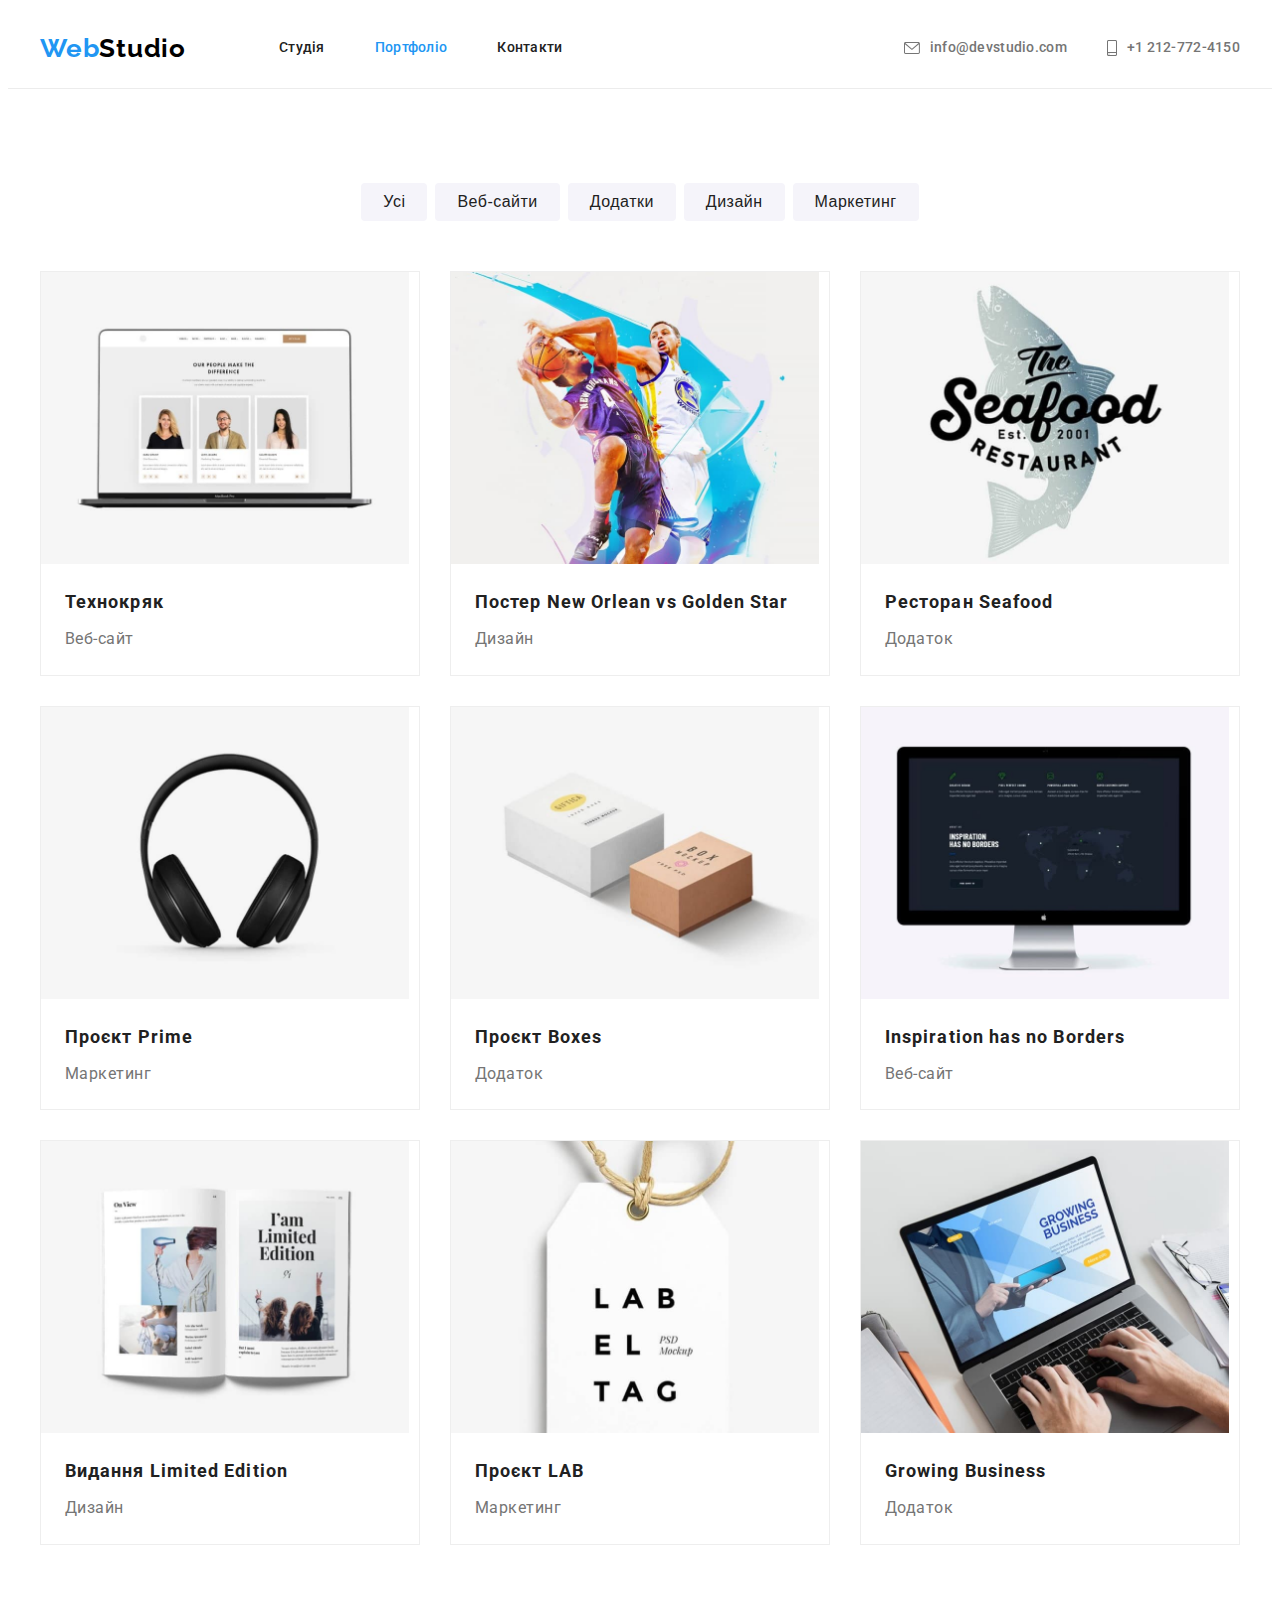
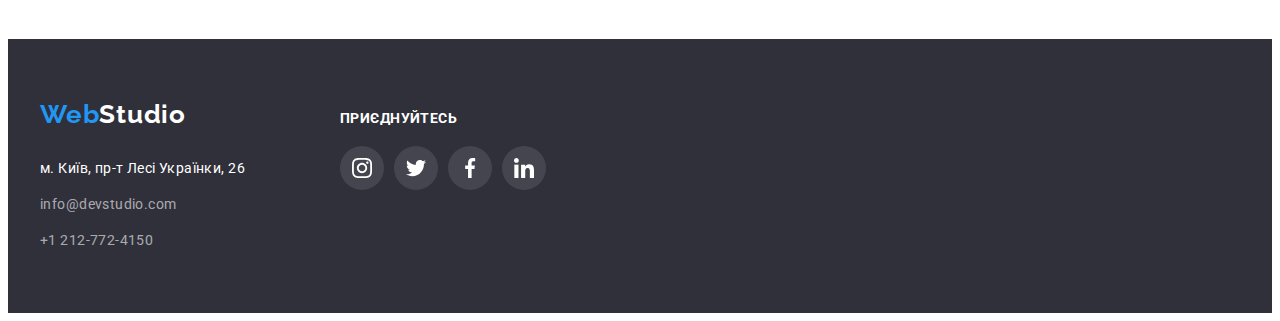
==== portfolio.html @ 1b19a5c0 "New files" ====
<!DOCTYPE html>
<html lang="uk">
<head>
    <meta charset="UTF-8">
    <meta http-equiv="X-UA-Compatible" content="IE=edge">
    <meta name="viewport" content="width=device-width, initial-scale=1.0">
    <title>Студія</title>
    <link href="https://fonts.googleapis.com/css2?family=Raleway:wght@700&family=Roboto:wght@400;500;700;900&display=swap" rel="stylesheet">
    <link rel="stylesheet" href="https://cdnjs.cloudflare.com/ajax/libs/modern-normalize/1.1.0/modern-normalize.min.css" integrity="sha512-wpPYUAdjBVSE4KJnH1VR1HeZfpl1ub8YT/NKx4PuQ5NmX2tKuGu6U/JRp5y+Y8XG2tV+wKQpNHVUX03MfMFn9Q==" crossorigin="anonymous" referrerpolicy="no-referrer">
    <link rel="stylesheet" href="./css/styles.css">
</head>

<body class="body">
    <header class="header-bg-color">
        <div class="container header-container">
            <a href="./index.html" class="link logo logo-margin"><span class="logo-part">Web</span>Studio</a>
            <nav>
                <ul class="list navigation-list">
                    <li class="nav-list-item">
                        <a href="./index.html" class="link nav-list-link nav-base-text nav-text">Студія</a>
                    </li>
                    <li class="nav-list-item">
                        <a href="./portfolio.html" class="link nav-list-link nav-base-text current">Портфоліо</a>
                    </li>
                    <li class="nav-list-item">
                        <a href="" class="link nav-list-link nav-base-text nav-text">Контакти</a>
                    </li>
                </ul>
            </nav>
            <ul class="list navigation-list">
                <li class="list-item-nav">
                    <a href="mailto:info@devstudio.com" class="link nav-list-link mail-tel-text">
                        <svg width="16" height="12" class="nav-icon">
                            <use href="./images/icons.svg#icon-email"></use>
                        </svg>
                        info@devstudio.com
                    </a>
                </li>
                <li class="nav-right ">
                    <a href="tel:+12127724150" class="link nav-list-link mail-tel-text contact-numberk">
                        <svg width="10" height="16" class="nav-icon">
                            <use href="./images/icons.svg#icon-smartphone"></use>
                        </svg>
                        +1 212-772-4150
                    </a>
                </li>
            </ul>       
        </div>
    </header>


    <main class="portfolio-bg-color">
        <h1 hidden>Портфоліо</h1> <!--Цей заголовок сховати-->
        <section class="section">
            <div class="container">
                <ul class="list btn-flex-portfolio">
                    <li class="btn-item-portfolio">
                        <button type="button" class="portfolio-btn">Усі</button>
                    </li>
                    <li class="btn-item-portfolio">
                        <button type="button" class="portfolio-btn">Веб-сайти</button>
                    </li>
                    <li class="btn-item-portfolio">
                        <button type="button" class="portfolio-btn">Додатки</button>
                    </li>
                    <li class="btn-item-portfolio">
                        <button type="button" class="portfolio-btn">Дизайн</button>
                    </li>
                    <li class="btn-item-portfolio">
                        <button type="button" class="portfolio-btn">Маркетинг</button>
                    </li>
                </ul>

                <ul class="list container-portfolio">
                    <li class="portfolio-fon portfolio-item">                
                        <a href="" class="link portfolio-hover">
                            <img class="portfolio-img" src="./images/portfolio/portfolio1.jpg" alt="Технокряк">
                            <div class="card-portfolio">
                                <h2 class="portfolio-names link">Технокряк</h2>
                                <p class="portfolio-discr">Веб-сайт</p>
                            </div>
                        </a>
                    </li>
                    <li class="portfolio-fon portfolio-item">
                        <a href="" class="link portfolio-hover">
                            <img class="portfolio-img" src="./images/portfolio/portfolio2.jpg" alt="Постер New Orlean vs Golden Star">
                            <div class="card-portfolio">
                                <h2 class="portfolio-names link">Постер <span lang="en">New Orlean vs Golden Star</span></h2>
                                <p class="portfolio-discr">Дизайн</p>
                            </div>
                        </a>
                    </li>
                    <li class="portfolio-fon portfolio-item">
                        <a href="" class="link portfolio-hover">
                            <img class="portfolio-img" src="./images/portfolio/portfolio3.jpg" alt="Ресторан Seafood">
                            <div class="card-portfolio">
                                <h2 class="portfolio-names link">Ресторан <span lang="en">Seafood</span></h2>
                                <p class="portfolio-discr">Додаток</p>
                            </div>
                        </a>
                    </li>
                    <li class="portfolio-fon portfolio-item">
                        <a href="" class="link portfolio-hover">
                            <img class="portfolio-img" src="./images/portfolio/portfolio4.jpg" alt="Проєкт Prime">
                            <div class="card-portfolio">
                                <h2 class="portfolio-names">Проєкт <span lang="en">Prime</span></h2>
                                <p class="portfolio-discr">Маркетинг</p>
                            </div>
                        </a>
                    </li>
                    <li class="portfolio-fon portfolio-item">
                        <a href="" class="link portfolio-hover">
                            <img class="portfolio-img" src="./images/portfolio/portfolio5.jpg" alt="Проєкт Boxes">
                            <div class="card-portfolio">
                                <h2 class="portfolio-names">Проєкт <span lang="en"> Boxes</span></h2>
                                <p class="portfolio-discr">Додаток</p>
                            </div>
                        </a>
                    </li>
                    <li class="portfolio-fon portfolio-item">
                        <a href="" class="link portfolio-hover">
                            <img class="portfolio-img" src="./images/portfolio/portfolio6.jpg" alt="Inspiration has no Borders">
                            <div class="card-portfolio">
                                <h2 class="portfolio-names" lang="en">Inspiration has no Borders</h2>
                                <p class="portfolio-discr">Веб-сайт</p> 
                            </div>
                        </a>
                    </li>
                    <li class="portfolio-fon portfolio-item">
                        <a href="" class="link portfolio-hover">
                            <img class="portfolio-img" src="./images/portfolio/portfolio7.jpg" alt="Видання Limited Edition">
                            <div class="card-portfolio">
                                <h2 class="portfolio-names">Видання <span lang="en">Limited Edition</span></h2>
                                <p class="portfolio-discr">Дизайн</p>
                            </div>
                        </a>
                    </li>
                    <li class="portfolio-fon portfolio-item">
                        <a href="" class="link portfolio-hover">
                            <img class="portfolio-img" src="./images/portfolio/portfolio8.jpg" alt="Проєкт LAB">
                            <div class="card-portfolio">
                                <h2 class="portfolio-names">Проєкт <span class="portfolio-names-upper" lang="en">lab</span></h2>
                                <p class="portfolio-discr">Маркетинг</p>
                            </div>
                        </a>
                    </li>
                    <li class="portfolio-fon portfolio-item">
                        <a href="" class="link portfolio-hover">
                            <img class="portfolio-img" src="./images/portfolio/portfolio9.jpg" alt="Growing Business">
                            <div class="card-portfolio">
                                <h2 class="portfolio-names" lang="en">Growing Business</h2>
                                <p class="portfolio-discr">Додаток</p>
                            </div>
                        </a>
                    </li>
                </ul> 
            </div>       
        </section>
    </main>

    
    <footer class="footer-color footer-padding">
        <div class="container container-footer">
            <div class="">
                <a href="./index.html" class="link logo logo-second logo-footer"><span class="logo-part">Web</span>Studio</a>
                <address>
                    <ul class="list footer-address-width">
                        <li class="">
                            <a href="https://goo.gl/maps/Vt5yUV9LtT4k733N8" 
                            target="_blank" 
                            rel="noopener nooferrer" class="link text-addres">м. Київ, пр-т Лесі Українки, 26</a>
                        </li>
                        <li class="mail-tel">
                            <a href="mailto:info@devstudio.com" class="link mail-tel-footer">info@devstudio.com</a>                    
                        </li>
                        <li class="mail-tel">
                            <a href="tel:+12127724150" class="link mail-tel-footer">+1 212-772-4150</a>
                        </li>
                    </ul>
                </address>  
            </div>

            
            <div class="margin-footer">
                <h2 class="footer-add">Приєднуйтесь</h2>
                <ul class="list social-list-footer">
                    <li class="social-list-icons-footer">
                        <a href="" class="social-list-link-footer">
                            <svg class="social-icon-size-footer">
                                <use href="./images/icons.svg#icon-social-instagram"></use>
                            </svg>
                        </a>
                    </li>
                    <li class="social-list-icons-footer">
                        <a href="" class="social-list-link-footer">
                            <svg class="social-icon-size-footer">
                                <use href="./images/icons.svg#icon-social-twitter"></use>
                            </svg>
                        </a>
                    </li>
                    <li class="social-list-icons-footer">
                        <a href="" class="social-list-link-footer">
                            <svg class="social-icon-size-footer">
                                <use href="./images/icons.svg#icon-social-facebook"></use>
                            </svg>
                        </a>
                    </li>
                    <li class="social-list-icons-footer">
                        <a href="" class="social-list-link-footer">
                            <svg class="social-icon-size-footer">
                                <use href="./images/icons.svg#icon-social-linkedin"></use>
                            </svg>
                        </a>
                    </li>
                </ul>
            </div>
        </div>
    </footer>
</body>
</html>
---- css/styles.css ----
:root {
    --primary-color-font: #212121;
    --second-color-font: #2196F3;
    --color-logo: #000000;
    --paragraph-color-font: #757575;
    --hero-color-font: #FFFFFF;               /* tomato;*/
    --footer-color-font: rgba(255, 255, 255, 0.6);
    --hero-footer-color: #2F303A;
    --comand-color: #F5F4FA;
    --border-portfolio: #EEEEEE;
    --border-client: #AFB1B8;
    --color-social-footer: rgba(255, 255, 255, 0.1);

    --primary-font: "Roboto", sans-serif;
    --second-font: "Raleway", sans-serif;
}


/* =====Home work # 3===== */
h1,
h2,
h3,
h4,
h5,
h6,
p {
  margin-top: 0;
  margin-bottom: 0;
}

ul,
ol {
  margin-top: 0;
  margin-bottom: 0;
  padding-left: 0;
}

.container {
    width: 1200px;
    padding-left: 15px;
    padding-right: 15px;
    margin-left: auto;
    margin-right: auto;

    /* background-color: yellow; */
}


.header-container {
    display: flex;
    align-items: center;
    /* min-height: 32px; */
}


.hero-padding {
    padding-top: 200px;
    padding-bottom: 200px;
}

.hero-color-bg {
    max-width: 1600px;
    max-height: 600px;
    background-image: linear-gradient( rgba(47, 48, 58, 0.4), rgba(47, 48, 58, 0.4) ), url(../images/hero/img.jpg);    
    background-color: var(--hero-footer-color);
    background-repeat: no-repeat;
    background-position: center;
    background-size: cover;
}

.hero-title {
    display: block;
    text-align: center;
    margin-left: auto;
    margin-right: auto;

}

.btn-box {
    box-sizing: border-box;
    min-width: 200px;
    min-height: 50px;
    border-radius: 4px;
}

.navigation-list {
    display: flex;
    align-items: center;
    margin-left: auto;
}

.nav-right {
    margin-left: 40px;
}


.section-about {
    padding-top: 94px;
}

.section {
    padding-top: 94px;
    padding-bottom: 94px;
}

.visually-hidden {
    position: absolute;
    width: 1px;
    height: 1px;
    margin: -1px;
    border: 0;
    padding: 0;
    
    white-space: nowrap;
    clip-path: inset(100%);
    clip: rect(0 0 0 0);
    overflow: hidden;
}

.logo-margin {
    margin-right: 93px;
  }

.nav-list-item:not(:last-child) {
    margin-right: 50px;
}


.contact-number {
    margin-left: 0;
}

.logo-footer {
    display: inline-block;
    margin-bottom: 28px;
}


.buzy-flex {
    display: flex;
    flex-wrap: wrap;  
}

.buzy-flex > .item {
    flex-basis: calc((100% - 30px*3) / 4);
}

.buzy-flex > .item:not(:nth-child(4n)) {
    margin-right: 30px;
}


.icon-item {
    display: flex;
    align-items: center;
    justify-content: center;
    width: 270px;
    height: 120px;
    background-color: var(--comand-color);
    margin-bottom: 30px;
    border-radius: 4px;
}

.icon-about {
    width: 70px;
    height: 70px;
}

.buzy-img,
.person-img,
.portfolio-img {
    display: block;
    padding-bottom: 0;
    max-width: 368px;
}

.photo {
    display: flex;
    flex-wrap: wrap;
}

.photo > .photo-buzy {
    flex-basis: calc((100% - 30px*2) / 3);
    margin-bottom: 30px;
}

.photo > .photo-buzy:not(:nth-child(3n)) {
    margin-right: 30px;
}

.photo > .photo-buzy:nth-last-child(-n + 3) {
    margin-bottom: 0;
}

.team-flex {
    display: flex;
    flex-wrap: wrap;
}

.team-flex > .person-flex {
    flex-basis: calc((100% - 30px*3) / 4);
    margin-top: 0px;
    box-shadow: 0px 1px 3px rgba(0, 0, 0, 0.12), 0px 1px 1px rgba(0, 0, 0, 0.14), 0px 2px 1px rgba(0, 0, 0, 0.2);
    border-radius: 0px 0px 4px 4px;
}

.team-flex > .person-flex:not(:nth-child(4n+1)) {
    margin-left: 30px;
}

.team-flex > .person-flex:nth-child(n + 5) {
    margin-top: 30px;
}


.btn-flex-portfolio {
    display: flex;
    justify-content: center;
    margin-bottom: 50px;
}

.btn-flex-portfolio > .btn-item-portfolio:not(:last-child) {
    margin-right: 8px;
}
/* =====Home work # 3===== */



.list {
    list-style: none;
}

.link {
    text-decoration: none;
  }

.body {
    color: var(--primary-color-font);

    font-family: var(--primary-font);
}

/* Navigation */


.logo {
    color: var(--color-logo);
}

.logo-part,
.current {
    color: var(--second-color-font);

}

.logo,
.logo-part {
    font-family: var(--second-font);
    font-weight: 700;
    font-size: 26px;
    line-height: 1.19;
    letter-spacing: 0.03em;
}

.nav-text {
    color: var(--primary-color-font);
}

.nav-list-link:hover,
.nav-list-link:focus {
    color: var(--second-color-font);
    cursor: pointer;
}


.nav-base-text {
    display: block;
    padding-top: 32px;
    padding-bottom: 32px;
    font-weight: 500;
    font-size: 14px;
    line-height: 1.14;
    letter-spacing: 0.02em;
}

.mail-tel-text,
.paragraph-text {
    color: var(--paragraph-color-font);
}


/* ==== Іконка в навігації ==== Початок */
.nav-icon {
    fill: currentColor;

    margin-right: 10px;
}
/* ==== Іконка в навігації ==== Кінець */



.mail-tel-text {
    display: flex;
    align-items:center;
    padding-top: 32px;
    padding-bottom: 32px;
}

.hero-color-text,
.logo-second,
.text-addres {
    color: var(--hero-color-font);
}


.mail-tel {
    margin-top: 12px;
}


.header-bg-color,
.section-buzy-bg-color,
.portfolio-bg-color,
.portfolio-fon {
    background-color: var(--hero-color-font);

    /* background-color: tomato; */
}



.header-bg-color {
    border-bottom: 1px solid #ECECEC;;
}

.pesron-bg-color,
.portfolio-bg-color,
.portfolio-fon {
    background-color: var(--hero-color-font);

    /* background-color: tomato; */
}

.hero-text {
    font-weight: 900;
    font-size: 44px;
    line-height: 1.36;   
    text-align: center;
    letter-spacing: 0.06em;
    text-transform: uppercase;
}

.hero-align {
    margin-bottom: 30px;
    max-width: 680px;
    margin-left: auto;
    margin-right: auto;
}

.hero-btn {
    background-color: var(--second-color-font);

    font-weight: 700;
    font-size: 16px;
    line-height: 1.88;
    align-items: center;
    text-align: center;
    letter-spacing: 0.06em;
}

.nav-text,
.mail-tel-text {
    font-weight: 500;
    font-size: 14px;
    line-height: 1.14;
    letter-spacing: 0.02em;
}

.hero-color {
    background-color: var(--hero-footer-color);
    max-width: 1600px;
}

.footer-color {
    background-color: var(--hero-footer-color);
}

.footer-padding {
    padding-top: 60px;
    padding-bottom: 60px;
}

/* Main */

.description-buzy {
    font-weight: 400;
    font-size: 14px;
    line-height: 1.71;
    letter-spacing: 0.03em;
}

.description-profeshion {
    font-weight: 400;
    font-size: 16px;
    line-height: 1.19;
    text-align: center;
    letter-spacing: 0.03em;

    margin-bottom: 16px;
}

.card-content {
    padding-top: 30px;
    padding-bottom: 30px;
}


.name-person {
    font-weight: 500;
    font-size: 16px;
    line-height: 1.19;
    text-align: center;
    letter-spacing: 0.03em;

    margin-bottom: 10px;
}

.main-h-title {
    font-weight: 700;
    font-size: 36px;
    line-height: 1.17;
    text-align: center;
    letter-spacing: 0.03em;

    margin-bottom: 50px;
}


/* ===== Соц.мережі команди ===== Початок */
.social-list {
    display: flex;
    justify-content: center;
}

.social-list > .social-list-icons:not(:last-child) {
    margin-right: 10px;
}

.social-icon-size {
    max-width: 20px;
    max-height: 20px;
}

.social-list-link {
    color: var(--border-client);
}

.social-list-link:hover,
.social-list-link:focus {
    color: var(--hero-color-font);
    background-color: var(--second-color-font);
    cursor: pointer;
}

.social-icon-size {
    fill: currentColor;
}


.social-list-link {
    display: flex;
    align-items: center;
    justify-content: center;
    width: 44px;
    height: 44px;
    background-color: var(--hero-color-font);
    border-radius: 50%;
}
/* ===== Соц.мережі команди ===== Кінець */





/* ===== Постійні клієнти ===== Початок */
.company-flex {
    display:flex;
    flex-wrap: wrap;
}
.company-flex > .icon-client-list {
    flex-basis: calc((100% - 30px*5) / 6);
    margin-top: 0px;
    /* border: 1px solid var(--border-client); */
    border-radius: 4px;
    height: 92px;
}
.icon-client-list:nth-child(n + 7) {
    margin-top: 30px;
}
.icon-client-list:not(:nth-child(6n)) {
    margin-right: 30px;
}


.client-hover-focus {
    display: flex;
    fill: var(--border-client);
    width: 100%;
    height: 100%;
    justify-content: center;
    align-items: center;
    border: 1px solid var(--border-client);
    border-radius: 4px;
    cursor: pointer;
}

.client-hover-focus:hover,
.client-hover-focus:focus {
    border: 1px solid var(--second-color-font);
    /* cursor: pointer; */
}
.client-hover-focus:hover  .icon-client,
.client-hover-focus:focus  .icon-client {
    fill: var(--second-color-font);
}

.icon-client-ya-co {
    width: 41px;
    height: 47px;    
}
.icon-client-tagline-here {
    width: 40px;
    height: 52px;
}
.icon-client-company {
    width: 44px;
    height: 42px;
}
.icon-client-foster-peters {
    width: 84px;
    height: 40px;
}
.icon-client-brand {
    width: 62px;
    height: 45px;
}
.icon-client-tag-line {
    width: 94px;
    height: 44px;
}

/* ===== Постійні клієнти ===== Кінець */


/* ===== Соц.мережі футера ===== Початок */
.social-list-footer {
    display: flex;
    justify-content: center;
}


.social-list-footer > .social-list-icons-footer:not(:last-child) {
    margin-right: 10px;
}

.social-icon-size-footer {
    max-width: 20px;
    max-height: 20px;
}

.social-list-link-footer {
    color: var(--hero-color-font);
}

.social-list-link-footer:hover,
.social-list-link-footer:focus {
    color: var(--hero-color-font);
    background-color: var(--second-color-font);
    cursor: pointer;
}

.social-icon-size-footer {
    fill: currentColor;
}

.social-list-link-footer {
    display: flex;
    align-items: center;
    justify-content: center;
    width: 44px;
    height: 44px;
    background-color: var(--color-social-footer);
    border-radius: 50%;
}
/* ===== Соц.мережі футера ===== Кінець */



.main-buzy {
    font-weight: 700;
    font-size: 14px;
    line-height: 1.14;
    letter-spacing: 0.03em;
    text-transform: uppercase;

    margin-bottom: 10px;
}

.comand-bg-color {
    background-color: var(--comand-color);
}

/* Footer */

.mail-tel-footer {
    color: var(--footer-color-font);
}

.text-addres,
.mail-tel-footer {
    font-style: normal;
    font-weight: 400;
    font-size: 14px;
    line-height: 1.71;
    letter-spacing: 0.03em;
}

/*================*/
/* Portfolio page */

.card-portfolio {
    padding-top: 20px;
    padding-right: 24px;
    padding-bottom: 20px;
    padding-left: 24px;
}



.portfolio-btn {
    min-width: 38px;
    min-height: 38px;
    border-radius: 4px;
    padding: 6px 22px;
    border: 0;
    cursor: pointer;

    color: var(--primary-color-font);
    background-color: var(--comand-color);

    font-weight: 500;
    font-size: 16px;
    line-height: 1.63;
    text-align: center;
    letter-spacing: 0.03em;
}

.portfolio-btn:hover,
.portfolio-btn:focus {
    background-color: var(--second-color-font);
    color: var(--hero-color-font);
    box-shadow: 0px 3px 1px rgba(0, 0, 0, 0.1), 0px 1px 2px rgba(0, 0, 0, 0.08), 0px 2px 2px rgba(0, 0, 0, 0.12);
}



.container-portfolio {
    display: flex;
    flex-wrap: wrap;
}

.container-portfolio > .portfolio-item {
    flex-basis: calc((100% - 30px*2) / 3);
    margin-top: 0px;
}


.container-portfolio > .portfolio-item:not(:nth-child(3n+1)) {
    margin-left: 30px;
}

.container-portfolio > .portfolio-item:nth-child(n + 4) {
    margin-top: 30px;
}

.portfolio-item {
    box-sizing: border-box;
    width: calc((100% - 30px*2) / 3);
    border: 1px solid var(--border-portfolio);
}

.portfolio-hover {
    display: block;
}
.portfolio-hover:hover,
.portfolio-hover:focus {
    box-shadow: 0px 1px 1px rgba(0, 0, 0, 0.12), 0px 4px 4px rgba(0, 0, 0, 0.06), 1px 4px 6px rgba(0, 0, 0, 0.16);
}


.portfolio-names {
    color: var(--primary-color-font);

    font-weight: 700;
    font-size: 18px;
    line-height: 2.0;
    letter-spacing: 0.06em;

    margin-bottom: 4px;
}

.portfolio-names-upper {
    text-transform: uppercase;    
}

.portfolio-discr {
    color: var(--paragraph-color-font);

    font-weight: 400;
    font-size: 16px;
    line-height: 1.88;
    letter-spacing: 0.03em;     
}


.container-footer {
    display: flex;
    align-items: baseline;
}

.footer-address-width {
    margin-right: 25px;
}

.footer-add {
    font-family: var(--primary-font);
    font-weight: 700;
    font-size: 14px;
    line-height: 1.14;
    letter-spacing: 0.03em;
    text-transform: uppercase;
    color: var(--hero-color-font);

    margin-bottom: 20px;
}

.margin-footer {
    margin-left: 70px;
}
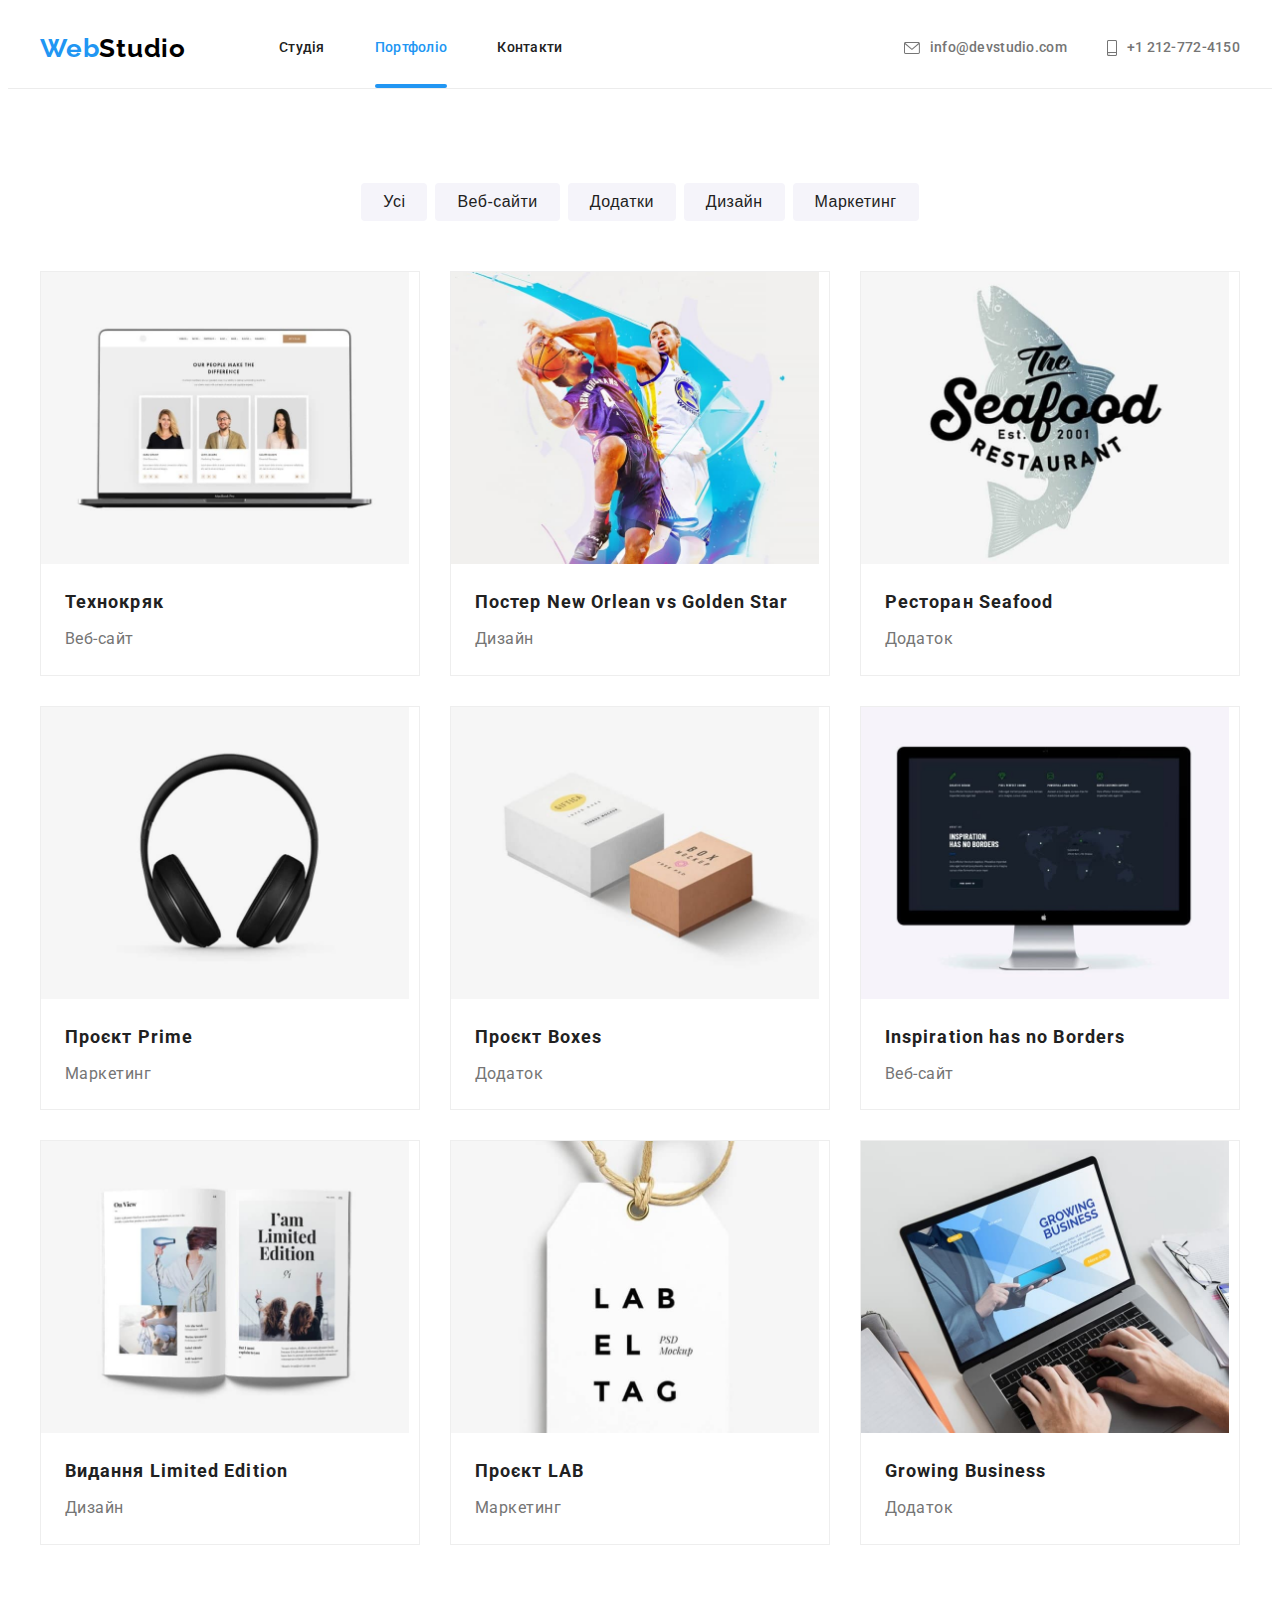
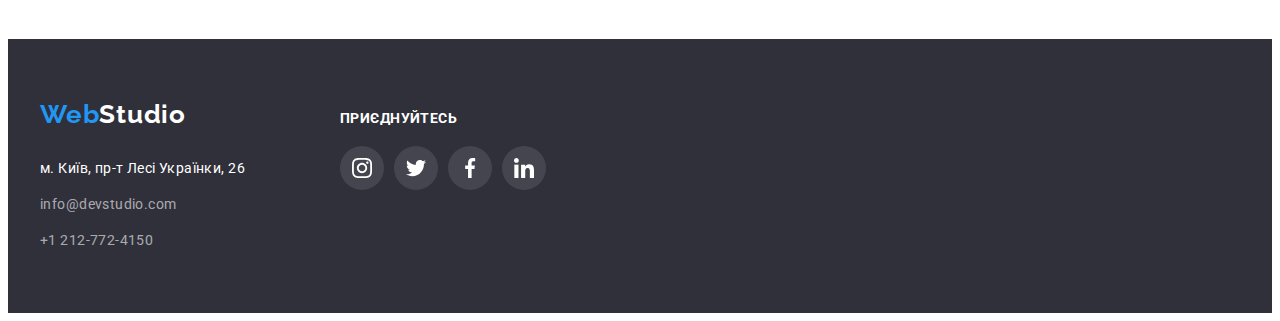
==== commit 0d60e69a: "Update html and css files" ====
--- a/portfolio.html
+++ b/portfolio.html
@@ -20,7 +20,7 @@
                         <a href="./index.html" class="link nav-list-link nav-base-text nav-text">Студія</a>
                     </li>
                     <li class="nav-list-item">
-                        <a href="./portfolio.html" class="link nav-list-link nav-base-text current">Портфоліо</a>
+                        <a href="./portfolio.html" class="link nav-list-link nav-base-text current menu-link">Портфоліо</a>
                     </li>
                     <li class="nav-list-item">
                         <a href="" class="link nav-list-link nav-base-text nav-text">Контакти</a>
@@ -55,26 +55,31 @@
             <div class="container">
                 <ul class="list btn-flex-portfolio">
                     <li class="btn-item-portfolio">
-                        <button type="button" class="portfolio-btn">Усі</button>
-                    </li>
-                    <li class="btn-item-portfolio">
-                        <button type="button" class="portfolio-btn">Веб-сайти</button>
-                    </li>
-                    <li class="btn-item-portfolio">
-                        <button type="button" class="portfolio-btn">Додатки</button>
-                    </li>
-                    <li class="btn-item-portfolio">
-                        <button type="button" class="portfolio-btn">Дизайн</button>
-                    </li>
-                    <li class="btn-item-portfolio">
-                        <button type="button" class="portfolio-btn">Маркетинг</button>
+                        <button type="button" class="portfolio-btn portfolio-btn-transition">Усі</button>
+                    </li>
+                    <li class="btn-item-portfolio">
+                        <button type="button" class="portfolio-btn portfolio-btn-transition">Веб-сайти</button>
+                    </li>
+                    <li class="btn-item-portfolio">
+                        <button type="button" class="portfolio-btn portfolio-btn-transition">Додатки</button>
+                    </li>
+                    <li class="btn-item-portfolio">
+                        <button type="button" class="portfolio-btn portfolio-btn-transition">Дизайн</button>
+                    </li>
+                    <li class="btn-item-portfolio">
+                        <button type="button" class="portfolio-btn portfolio-btn-transition">Маркетинг</button>
                     </li>
                 </ul>
 
                 <ul class="list container-portfolio">
                     <li class="portfolio-fon portfolio-item">                
                         <a href="" class="link portfolio-hover">
-                            <img class="portfolio-img" src="./images/portfolio/portfolio1.jpg" alt="Технокряк">
+                            <div class="portfolio-img-thumb">
+                                <img class="portfolio-img" src="./images/portfolio/portfolio1.jpg" alt="Технокряк">
+                                <div class="portfolio-img-thumb-discr">
+                                    <p class="portfolio-descr-text">Ресурс пропонує комплексні пропозиції з різним рівнем функціоналу та сервісів. Все це дозволить відвідувачу отримати вичерпні відомості про компанію чи приватну особу.</p>
+                                </div>
+                            </div>
                             <div class="card-portfolio">
                                 <h2 class="portfolio-names link">Технокряк</h2>
                                 <p class="portfolio-discr">Веб-сайт</p>
@@ -83,7 +88,12 @@
                     </li>
                     <li class="portfolio-fon portfolio-item">
                         <a href="" class="link portfolio-hover">
-                            <img class="portfolio-img" src="./images/portfolio/portfolio2.jpg" alt="Постер New Orlean vs Golden Star">
+                            <div class="portfolio-img-thumb">
+                                <img class="portfolio-img" src="./images/portfolio/portfolio2.jpg" alt="Постер New Orlean vs Golden Star">
+                                <div class="portfolio-img-thumb-discr">
+                                    <p class="portfolio-descr-text">Ресурс пропонує комплексні пропозиції з різним рівнем функціоналу та сервісів. Все це дозволить відвідувачу отримати вичерпні відомості про компанію чи приватну особу.</p>
+                                </div>
+                            </div>
                             <div class="card-portfolio">
                                 <h2 class="portfolio-names link">Постер <span lang="en">New Orlean vs Golden Star</span></h2>
                                 <p class="portfolio-discr">Дизайн</p>
@@ -92,7 +102,12 @@
                     </li>
                     <li class="portfolio-fon portfolio-item">
                         <a href="" class="link portfolio-hover">
-                            <img class="portfolio-img" src="./images/portfolio/portfolio3.jpg" alt="Ресторан Seafood">
+                            <div class="portfolio-img-thumb">
+                                <img class="portfolio-img" src="./images/portfolio/portfolio3.jpg" alt="Ресторан Seafood">
+                                <div class="portfolio-img-thumb-discr">
+                                    <p class="portfolio-descr-text">Ресурс пропонує комплексні пропозиції з різним рівнем функціоналу та сервісів. Все це дозволить відвідувачу отримати вичерпні відомості про компанію чи приватну особу.</p>
+                                </div>
+                            </div>
                             <div class="card-portfolio">
                                 <h2 class="portfolio-names link">Ресторан <span lang="en">Seafood</span></h2>
                                 <p class="portfolio-discr">Додаток</p>
@@ -101,7 +116,12 @@
                     </li>
                     <li class="portfolio-fon portfolio-item">
                         <a href="" class="link portfolio-hover">
-                            <img class="portfolio-img" src="./images/portfolio/portfolio4.jpg" alt="Проєкт Prime">
+                            <div class="portfolio-img-thumb">
+                                <img class="portfolio-img" src="./images/portfolio/portfolio4.jpg" alt="Проєкт Prime">
+                                <div class="portfolio-img-thumb-discr">
+                                    <p class="portfolio-descr-text">Ресурс пропонує комплексні пропозиції з різним рівнем функціоналу та сервісів. Все це дозволить відвідувачу отримати вичерпні відомості про компанію чи приватну особу.</p>
+                                </div>
+                            </div>
                             <div class="card-portfolio">
                                 <h2 class="portfolio-names">Проєкт <span lang="en">Prime</span></h2>
                                 <p class="portfolio-discr">Маркетинг</p>
@@ -110,7 +130,12 @@
                     </li>
                     <li class="portfolio-fon portfolio-item">
                         <a href="" class="link portfolio-hover">
-                            <img class="portfolio-img" src="./images/portfolio/portfolio5.jpg" alt="Проєкт Boxes">
+                            <div class="portfolio-img-thumb">
+                                <img class="portfolio-img" src="./images/portfolio/portfolio5.jpg" alt="Проєкт Boxes">
+                                <div class="portfolio-img-thumb-discr">
+                                    <p class="portfolio-descr-text">Ресурс пропонує комплексні пропозиції з різним рівнем функціоналу та сервісів. Все це дозволить відвідувачу отримати вичерпні відомості про компанію чи приватну особу.</p>
+                                </div>
+                            </div>
                             <div class="card-portfolio">
                                 <h2 class="portfolio-names">Проєкт <span lang="en"> Boxes</span></h2>
                                 <p class="portfolio-discr">Додаток</p>
@@ -119,7 +144,12 @@
                     </li>
                     <li class="portfolio-fon portfolio-item">
                         <a href="" class="link portfolio-hover">
-                            <img class="portfolio-img" src="./images/portfolio/portfolio6.jpg" alt="Inspiration has no Borders">
+                            <div class="portfolio-img-thumb">
+                                <img class="portfolio-img" src="./images/portfolio/portfolio6.jpg" alt="Inspiration has no Borders">
+                                <div class="portfolio-img-thumb-discr">
+                                    <p class="portfolio-descr-text">Ресурс пропонує комплексні пропозиції з різним рівнем функціоналу та сервісів. Все це дозволить відвідувачу отримати вичерпні відомості про компанію чи приватну особу.</p>
+                                </div>
+                            </div>
                             <div class="card-portfolio">
                                 <h2 class="portfolio-names" lang="en">Inspiration has no Borders</h2>
                                 <p class="portfolio-discr">Веб-сайт</p> 
@@ -128,7 +158,12 @@
                     </li>
                     <li class="portfolio-fon portfolio-item">
                         <a href="" class="link portfolio-hover">
-                            <img class="portfolio-img" src="./images/portfolio/portfolio7.jpg" alt="Видання Limited Edition">
+                            <div class="portfolio-img-thumb">
+                                <img class="portfolio-img" src="./images/portfolio/portfolio7.jpg" alt="Видання Limited Edition">
+                                <div class="portfolio-img-thumb-discr">
+                                    <p class="portfolio-descr-text">Ресурс пропонує комплексні пропозиції з різним рівнем функціоналу та сервісів. Все це дозволить відвідувачу отримати вичерпні відомості про компанію чи приватну особу.</p>
+                                </div>
+                            </div>
                             <div class="card-portfolio">
                                 <h2 class="portfolio-names">Видання <span lang="en">Limited Edition</span></h2>
                                 <p class="portfolio-discr">Дизайн</p>
@@ -137,7 +172,12 @@
                     </li>
                     <li class="portfolio-fon portfolio-item">
                         <a href="" class="link portfolio-hover">
-                            <img class="portfolio-img" src="./images/portfolio/portfolio8.jpg" alt="Проєкт LAB">
+                            <div class="portfolio-img-thumb">
+                                <img class="portfolio-img" src="./images/portfolio/portfolio8.jpg" alt="Проєкт LAB">
+                                <div class="portfolio-img-thumb-discr">
+                                    <p class="portfolio-descr-text">Ресурс пропонує комплексні пропозиції з різним рівнем функціоналу та сервісів. Все це дозволить відвідувачу отримати вичерпні відомості про компанію чи приватну особу.</p>
+                                </div>
+                            </div>
                             <div class="card-portfolio">
                                 <h2 class="portfolio-names">Проєкт <span class="portfolio-names-upper" lang="en">lab</span></h2>
                                 <p class="portfolio-discr">Маркетинг</p>
@@ -146,7 +186,12 @@
                     </li>
                     <li class="portfolio-fon portfolio-item">
                         <a href="" class="link portfolio-hover">
-                            <img class="portfolio-img" src="./images/portfolio/portfolio9.jpg" alt="Growing Business">
+                            <div class="portfolio-img-thumb">
+                                <img class="portfolio-img" src="./images/portfolio/portfolio9.jpg" alt="Growing Business">
+                                <div class="portfolio-img-thumb-discr">
+                                    <p class="portfolio-descr-text">Ресурс пропонує комплексні пропозиції з різним рівнем функціоналу та сервісів. Все це дозволить відвідувачу отримати вичерпні відомості про компанію чи приватну особу.</p>
+                                </div>
+                            </div>
                             <div class="card-portfolio">
                                 <h2 class="portfolio-names" lang="en">Growing Business</h2>
                                 <p class="portfolio-discr">Додаток</p>
--- a/css/styles.css
+++ b/css/styles.css
@@ -174,6 +174,31 @@
     max-width: 368px;
 }
 
+.portfolio-img-thumb {
+    position: relative;
+    overflow: hidden;
+}
+.portfolio-img-thumb-discr {
+    position: absolute;
+    left: 0;
+    bottom: 0;
+    width: 100%;
+    height: 100%;
+    background-color: rgba(33, 150, 243, 0.9);
+
+    transition: 250ms transform cubic-bezier(0.4, 0, 0.2, 1);
+    transform: translateY(100%);
+}
+.portfolio-descr-text {
+    font-weight: 400;
+    font-size: 18px;
+    line-height: 1.56;
+    letter-spacing: 0.03em;
+    padding: 63px 24px;
+
+    color: var(--hero-color-font);
+}
+
 .photo {
     display: flex;
     flex-wrap: wrap;
@@ -191,6 +216,37 @@
 .photo > .photo-buzy:nth-last-child(-n + 3) {
     margin-bottom: 0;
 }
+
+
+/* ==== Початок написів в секції "Чим ми займаємось" ==== */
+.buzy-thumb {
+    position: relative;
+}
+.buzy-text-thumb {
+    display: inline-block;
+    position: absolute;
+    content: '';
+    bottom: 0;
+    left: 0;
+    width: 368px;
+    height: 70px;
+    background-color: rgba(47, 48, 58, 0.8);
+}
+.buzy-text {
+    position: absolute;
+    top: 50%;
+    left: 50%;
+    transform: translate(-50%, -50%);
+
+    font-weight: 700;
+    font-size: 14px;
+    line-height: 1.14;
+    letter-spacing: 0.03em;
+    text-transform: uppercase;
+    color: var(--hero-color-font);    
+}
+/* ==== Кінець написів в секції "Чим ми займаємось" ==== */
+
 
 .team-flex {
     display: flex;
@@ -252,6 +308,28 @@
     color: var(--second-color-font);
 
 }
+
+.menu-link {
+    position: relative;
+}
+.menu-link::after {
+    content: '';
+    position: absolute;
+    left: 0;
+    bottom: 0;
+
+    width: 100%;
+    height: 4px;
+
+    background: #2196F3;
+    border-radius: 2px;
+    /* transform: scaleX(0);
+    transition: transform 250ms cubic-bezier(0.4, 0, 0.2, 1); */
+}
+/* .menu-link:hover::after,
+.menu-link:focus::after {
+    transform: scaleX(1);
+} */
 
 .logo,
 .logo-part {
@@ -264,6 +342,10 @@
 
 .nav-text {
     color: var(--primary-color-font);
+}
+
+.nav-list-link {
+    transition: color 250ms cubic-bezier(0.4, 0, 0.2, 1);
 }
 
 .nav-list-link:hover,
@@ -327,8 +409,6 @@
     /* background-color: tomato; */
 }
 
-
-
 .header-bg-color {
     border-bottom: 1px solid #ECECEC;;
 }
@@ -453,6 +533,7 @@
 
 .social-list-link {
     color: var(--border-client);
+    transition: color 250ms cubic-bezier(0.4, 0, 0.2, 1), background-color 250ms cubic-bezier(0.4, 0, 0.2, 1);
 }
 
 .social-list-link:hover,
@@ -512,6 +593,8 @@
     border: 1px solid var(--border-client);
     border-radius: 4px;
     cursor: pointer;
+
+    transition: border 250ms cubic-bezier(0.4, 0, 0.2, 1);
 }
 
 .client-hover-focus:hover,
@@ -524,6 +607,10 @@
     fill: var(--second-color-font);
 }
 
+.icon-client {
+    transition: fill 250ms cubic-bezier(0.4, 0, 0.2, 1);
+}
+
 .icon-client-ya-co {
     width: 41px;
     height: 47px;    
@@ -570,6 +657,7 @@
 
 .social-list-link-footer {
     color: var(--hero-color-font);
+    transition: background-color 250ms cubic-bezier(0.4, 0, 0.2, 1);
 }
 
 .social-list-link-footer:hover,
@@ -653,6 +741,8 @@
     line-height: 1.63;
     text-align: center;
     letter-spacing: 0.03em;
+
+    transition: background-color 250ms cubic-bezier(0.4, 0, 0.2, 1), color 250ms cubic-bezier(0.4, 0, 0.2, 1), box-shadow 250ms cubic-bezier(0.4, 0, 0.2, 1);
 }
 
 .portfolio-btn:hover,
@@ -691,10 +781,16 @@
 
 .portfolio-hover {
     display: block;
+
+    transition: box-shadow 250ms cubic-bezier(0.4, 0, 0.2, 1);
 }
 .portfolio-hover:hover,
 .portfolio-hover:focus {
-    box-shadow: 0px 1px 1px rgba(0, 0, 0, 0.12), 0px 4px 4px rgba(0, 0, 0, 0.06), 1px 4px 6px rgba(0, 0, 0, 0.16);
+    box-shadow: 0px 1px 1px rgba(0, 0, 0, 0.12), 0px 4px 4px rgba(0, 0, 0, 0.06), 1px 4px 6px rgba(0, 0, 0, 0.16);    
+}
+.portfolio-hover:hover .portfolio-img-thumb-discr,
+.portfolio-hover:focus .portfolio-img-thumb-discr {
+    transform: translateY(0);
 }
 
 
@@ -746,4 +842,56 @@
 
 .margin-footer {
     margin-left: 70px;
-}+}
+
+
+
+/* ==== Початок модального вікна ==== */
+.backdrop {
+    position: fixed;
+    top: 0;
+    left: 0;
+    width: 100vw;
+    height: 100vh;
+    background-color: rgba(0, 0, 0, 0.2);
+
+    transform: scale(1);
+    transition: opacity 250ms cubic-bezier(0.4, 0, 0.2, 1), visibility 250ms cubic-bezier(0.4, 0, 0.2, 1), transform 250ms cubic-bezier(0.4, 0, 0.2, 1);
+  }
+  
+  .backdrop.is-hidden {
+    opacity: 0;
+    visibility: hidden;
+    pointer-events: none;
+
+    transform: scale(1.15);
+  }
+  
+  .modal {
+    position: absolute;
+    top: 50%;
+    left: 50%;
+    transform: translate(-50%, -50%);
+    width: 528px;
+    height: 580px;
+    background-color: var(--hero-color-font);
+    box-shadow: 0px 1px 3px rgba(0, 0, 0, 0.12), 0px 1px 1px rgba(0, 0, 0, 0.14), 0px 2px 1px rgba(0, 0, 0, 0.2);
+border-radius: 4px;
+  }
+  
+  .modal-close-btn {
+    position: absolute;
+    top: 8px;
+    right: 8px;
+    display: flex;
+    justify-content: center;
+    align-items: center;
+    width: 30px;
+    height: 30px;
+    border-radius: 50%;
+    border: 1px solid rgba(0, 0, 0, 0.1);
+    background-color: transparent;
+    padding: 0;
+    cursor: pointer;
+  }
+  /* ==== Кінець модального вікна ==== */